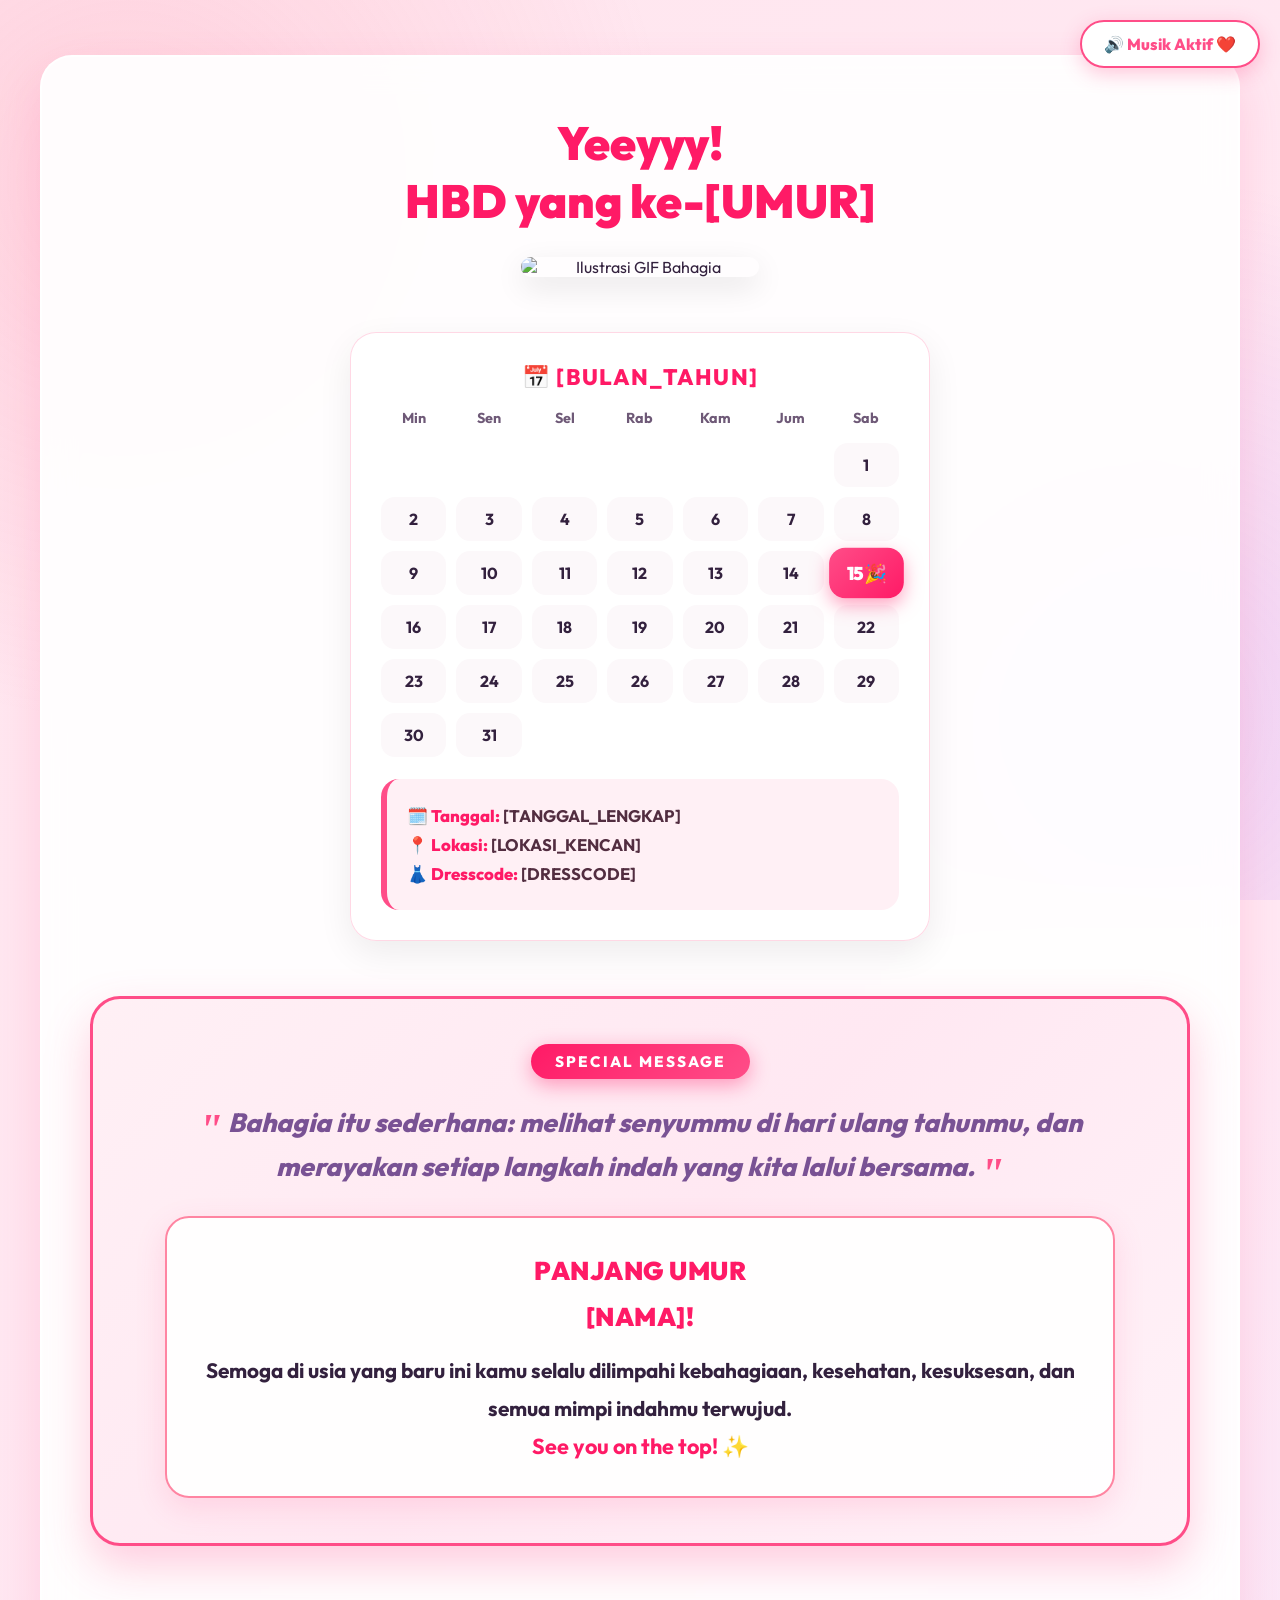
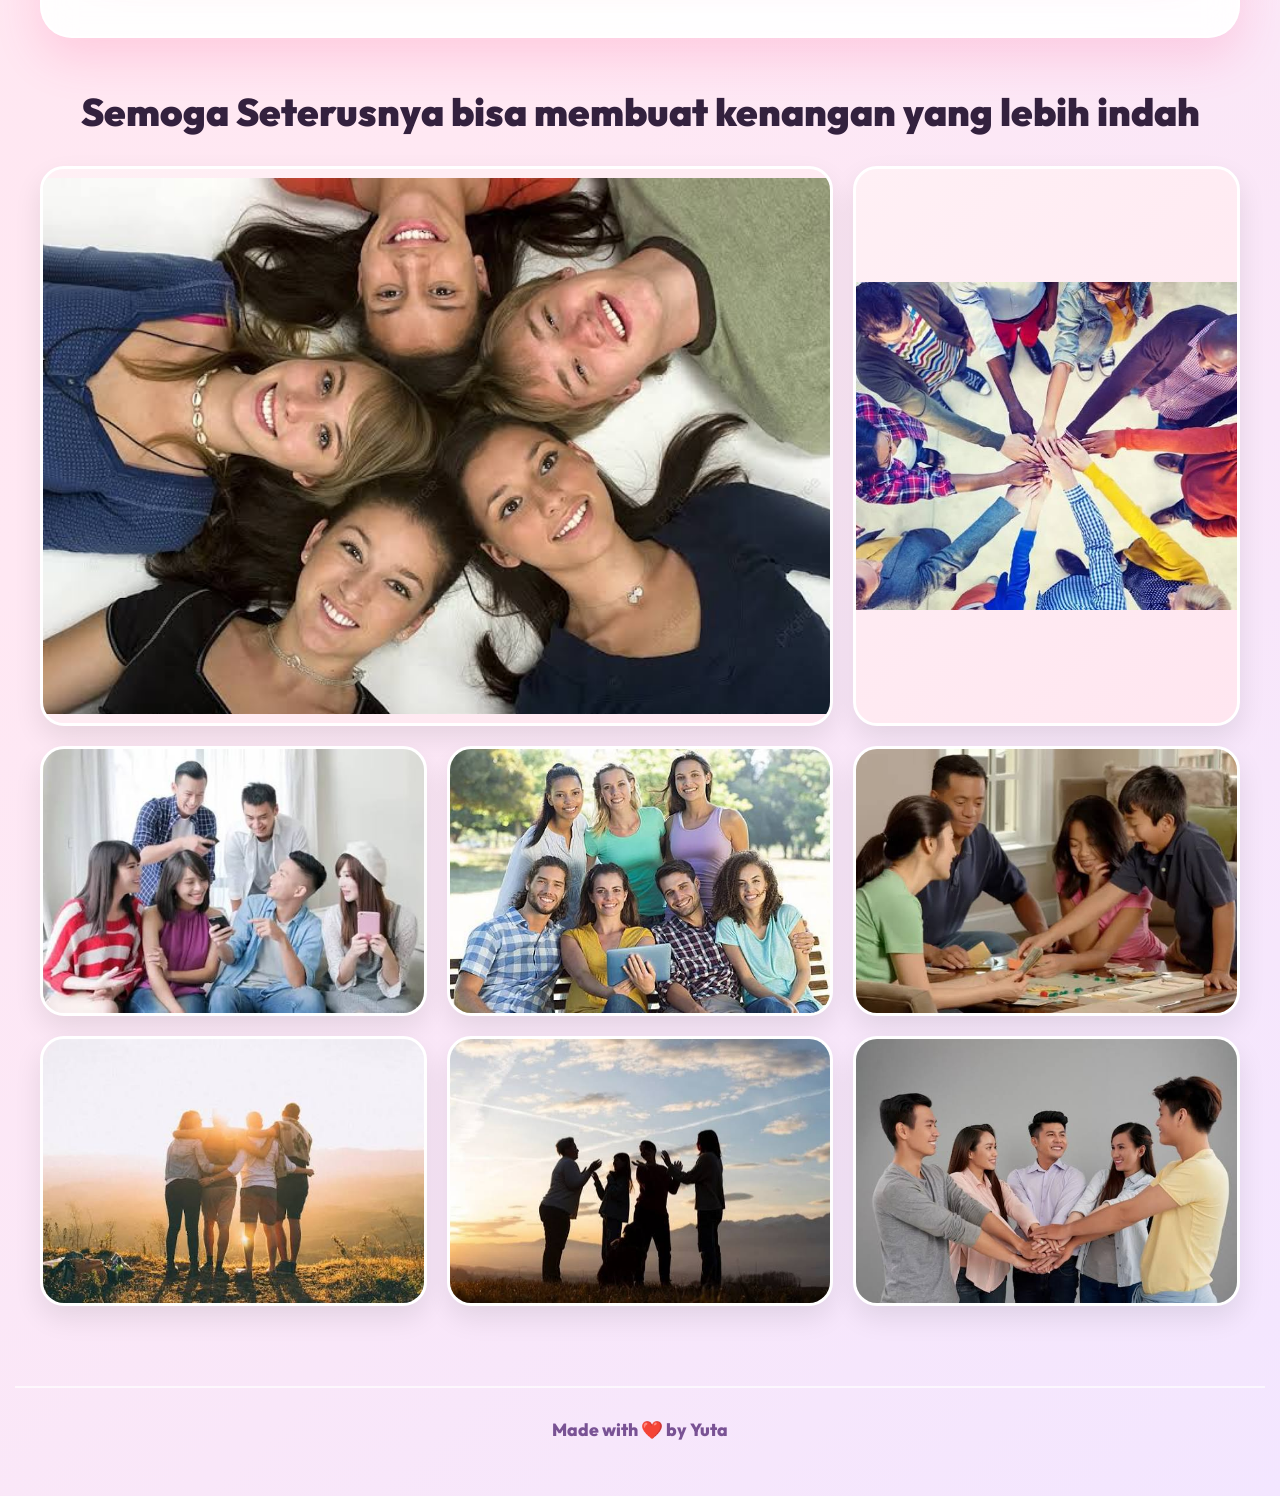
==== yes.html @ 6a3f537b "first commit" ====
<!DOCTYPE html>
<html lang="id">

<head>
    <meta charset="UTF-8">
    <meta name="viewport" content="width=device-width, initial-scale=1.0">
    <title>Yeeyyy! HBD yang ke-[UMUR]- [NAMA]</title>
    <!-- Google Fonts untuk tipografi modern dan estetis -->
    <link rel="preconnect" href="https://fonts.googleapis.com">
    <link rel="preconnect" href="https://fonts.gstatic.com" crossorigin>
    <link
        href="https://fonts.googleapis.com/css2?family=Outfit:wght@400;600;700;800;900&family=Nunito:wght@700;800;900&display=swap"
        rel="stylesheet">
    <link rel="stylesheet" href="style.css" />
</head>

<body>
    <!-- Latar belakang dekorasi cinta -->
    <div class="bg-decoration"></div>

    <div class="container">
        <!-- KARTU UTAMA PERAYAAN -->
        <div class="main-card" style="margin-top: 30px; margin-bottom: 25px;">
            <h1 class="yes-hero-title">Yeeyyy!<br>HBD yang ke-[UMUR]</h1>

            <div class="gif_container">
                <img src="https://media.tenor.com/gUiu1zyxfzYAAAAi/bear-kiss-bear-hugs.gif" alt="Ilustrasi GIF Bahagia"
                    class="hero-gif" referrerpolicy="no-referrer"
                    onerror="this.onerror=null; this.src='https://i.postimg.cc/wTDG30TB/yes.gif';" />
            </div>

            <!-- KALENDER SPESIAL 15 AGUSTUS 2026 -->
            <div class="calendar-card">
                <div class="calendar-header">📅 [BULAN_TAHUN]</div>
                <div class="calendar-grid">
                    <div class="day-name">Min</div>
                    <div class="day-name">Sen</div>
                    <div class="day-name">Sel</div>
                    <div class="day-name">Rab</div>
                    <div class="day-name">Kam</div>
                    <div class="day-name">Jum</div>
                    <div class="day-name">Sab</div>

                    <!-- Baris 1: 1 Agustus mulai dari hari Sabtu -->
                    <div class="cal-day empty"></div>
                    <div class="cal-day empty"></div>
                    <div class="cal-day empty"></div>
                    <div class="cal-day empty"></div>
                    <div class="cal-day empty"></div>
                    <div class="cal-day empty"></div>
                    <div class="cal-day">1</div>

                    <!-- Baris 2 -->
                    <div class="cal-day">2</div>
                    <div class="cal-day">3</div>
                    <div class="cal-day">4</div>
                    <div class="cal-day">5</div>
                    <div class="cal-day">6</div>
                    <div class="cal-day">7</div>
                    <div class="cal-day">8</div>

                    <!-- Baris 3 -->
                    <div class="cal-day">9</div>
                    <div class="cal-day">10</div>
                    <div class="cal-day">11</div>
                    <div class="cal-day">12</div>
                    <div class="cal-day">13</div>
                    <div class="cal-day">14</div>
                    <!-- TANGGAL SPESIAL KENCAN -->
                    <div class="cal-day special-date">15🎉</div>

                    <!-- Baris 4 -->
                    <div class="cal-day">16</div>
                    <div class="cal-day">17</div>
                    <div class="cal-day">18</div>
                    <div class="cal-day">19</div>
                    <div class="cal-day">20</div>
                    <div class="cal-day">21</div>
                    <div class="cal-day">22</div>

                    <!-- Baris 5 -->
                    <div class="cal-day">23</div>
                    <div class="cal-day">24</div>
                    <div class="cal-day">25</div>
                    <div class="cal-day">26</div>
                    <div class="cal-day">27</div>
                    <div class="cal-day">28</div>
                    <div class="cal-day">29</div>

                    <!-- Baris 6 -->
                    <div class="cal-day">30</div>
                    <div class="cal-day">31</div>
                    <div class="cal-day empty"></div>
                    <div class="cal-day empty"></div>
                    <div class="cal-day empty"></div>
                    <div class="cal-day empty"></div>
                    <div class="cal-day empty"></div>
                </div>

                <div class="event-details">
                    <p><span>🗓️ Tanggal:</span> [TANGGAL_LENGKAP]</p>
                    <p><span>📍 Lokasi:</span> [LOKASI_KENCAN]</p>
                    <p><span>👗 Dresscode:</span> [DRESSCODE]</p>
                </div>
            </div>

            <!-- QUOTES ROMANTIS & BIRTHDAY WISH (BIG & HIGHLIGHTED) -->
            <div class="quotes-card">
                <div class="quote-badge">SPECIAL MESSAGE</div>
                <div class="quote-text">
                    Bahagia itu sederhana: melihat senyummu di hari ulang tahunmu, dan merayakan setiap langkah indah
                    yang kita lalui bersama.
                </div>
                <div class="wish-text">
                    <span class="wish-highlight-name">Panjang Umur<br>[NAMA]!</span>
                    <p>Semoga di usia yang baru ini kamu selalu dilimpahi kebahagiaan, kesehatan, kesuksesan, dan semua
                        mimpi indahmu terwujud.<br>
                        <strong>See you on the top! ✨</strong>
                    </p>
                </div>
            </div>
        </div>

        <!-- BENTO GRID 3x3 SEIMBANG ("KENANGAN KITA" - 8 FOTO TANPA RUANG KOSONG) -->
        <h2 class="section-title" style="text-align: center;">Semoga Seterusnya bisa membuat kenangan yang lebih indah
        </h2>
        <div class="bento-grid">
            <!-- Foto Utama (span 2 kolom, span 2 baris agar tidak terpotong vertikal) -->
            <div class="bento-item bento-1">
                <img src="images/images-1.jpg" alt="Kenangan 1" />
            </div>
            <!-- Foto 2 (span 1 kolom, span 2 baris agar tidak terpotong vertikal) -->
            <div class="bento-item bento-2">
                <img src="images/images-2.jpg" alt="Kenangan 2" />
            </div>
            <!-- Foto 3 hingga 8 (masing-masing 1 kolom x 1 baris) -->
            <div class="bento-item bento-3">
                <img src="images/images-3.jpg" alt="Kenangan 3" />
            </div>
            <div class="bento-item bento-4">
                <img src="images/images-4.jpg" alt="Kenangan 4" />
            </div>
            <div class="bento-item bento-5">
                <img src="images/images-5.jpg" alt="Kenangan 5" />
            </div>
            <div class="bento-item bento-6">
                <img src="images/images-6.jpg" alt="Kenangan 6" />
            </div>
            <div class="bento-item bento-7">
                <img src="images/images-7.jpg" alt="Kenangan 7" />
            </div>
            <div class="bento-item bento-8">
                <img src="images/images-8.jpg" alt="Kenangan 8" />
            </div>
        </div>
    </div>

    <!-- FOOTER KHUSUS -->
    <footer class="footer-love">
        Made with <span>❤️</span> by Yuta
    </footer>

    <!-- Script utama (mengatur hujan balon hati, putar musik Nadhif Basalamah, dll.) -->
    <script src="script.js"></script>
</body>

</html>
---- style.css ----
/* =========================================================
   STYLE.CSS - MODERN ROMANTIC SURPRISE & DATING WEBSITE
   Made with ❤️ by Mahesta Ganteng
   (Wide Layout, Big Highlighted Quotes, Bento Grid 3x3 Seimbang)
========================================================= */

* {
    margin: 0;
    padding: 0;
    box-sizing: border-box;
}

:root {
    --primary-color: #ff4d88;
    --primary-hover: #ff2e73;
    --secondary-color: #795294;
    --accent-color: #ff85a2;
    --bg-gradient: linear-gradient(135deg, #ffe6ee 0%, #ffe8f3 50%, #f3e6ff 100%);
    --card-bg: rgba(255, 255, 255, 0.92);
    --card-shadow: 0 20px 45px rgba(255, 77, 136, 0.18);
    --text-main: #33213e;
    --text-muted: #6e5977;
}

body {
    font-family: 'Outfit', 'Nunito', -apple-system, BlinkMacSystemFont, sans-serif;
    background: var(--bg-gradient);
    color: var(--text-main);
    min-height: 100vh;
    display: flex;
    flex-direction: column;
    align-items: center;
    justify-content: flex-start;
    padding: 25px 15px;
    overflow-x: hidden;
    position: relative;
}

/* Latar Belakang & Dekorasi */
.bg-decoration {
    position: fixed;
    top: 0;
    left: 0;
    width: 100%;
    height: 100%;
    pointer-events: none;
    z-index: 0;
    background-image: 
        radial-gradient(circle at 10% 20%, rgba(255, 133, 162, 0.22) 0%, transparent 40%),
        radial-gradient(circle at 90% 80%, rgba(182, 133, 255, 0.22) 0%, transparent 40%);
}

/* 
  WIDE FULL-BLEED LAYOUT (Tampilan Lebar Tanpa Ruang Kosong Samping)
*/
.container {
    position: relative;
    z-index: 2;
    width: 96%;
    max-width: 1400px;
    display: flex;
    flex-direction: column;
    align-items: center;
    justify-content: center;
    margin: auto;
}

.main-card {
    background: var(--card-bg);
    backdrop-filter: blur(16px);
    -webkit-backdrop-filter: blur(16px);
    border: 2px solid rgba(255, 255, 255, 0.95);
    border-radius: 32px;
    padding: 45px 35px;
    box-shadow: var(--card-shadow);
    text-align: center;
    width: 100%;
    max-width: 1350px;
    display: flex;
    flex-direction: column;
    align-items: center;
}

/* Badge & Header */
.badge-love {
    display: inline-block;
    background: linear-gradient(135deg, #ff4d88, #ff85a2);
    color: white;
    font-size: 0.9rem;
    font-weight: 700;
    padding: 8px 22px;
    border-radius: 50px;
    margin-bottom: 18px;
    text-transform: uppercase;
    letter-spacing: 1.5px;
    box-shadow: 0 4px 15px rgba(255, 77, 136, 0.35);
}

.header_text {
    font-family: 'Outfit', 'Nunito', sans-serif;
    font-size: 2.5rem;
    font-weight: 800;
    line-height: 1.25;
    color: var(--text-main);
    margin-bottom: 15px;
}

.name-highlight {
    background: linear-gradient(135deg, #ff1a66, #9933ff);
    -webkit-background-clip: text;
    -webkit-text-fill-color: transparent;
    display: inline-block;
}

.question_text {
    font-size: 1.45rem;
    font-weight: 700;
    color: #c42664;
    margin-bottom: 25px;
}

/* GIF Container */
.gif_container {
    display: flex;
    justify-content: center;
    align-items: center;
    margin: 15px 0 30px 0;
}

.hero-gif {
    width: 280px;
    max-width: 85%;
    border-radius: 24px;
    box-shadow: 0 10px 30px rgba(0, 0, 0, 0.1);
}

/* Tombol-tombol Utama */
.buttons {
    display: flex;
    flex-direction: row;
    justify-content: center;
    align-items: center;
    gap: 25px;
    min-height: 65px;
    position: relative;
    width: 100%;
}

.btn {
    font-family: 'Outfit', sans-serif;
    font-weight: 700;
    font-size: 1.15rem;
    padding: 15px 42px;
    border: none;
    border-radius: 50px;
    cursor: pointer;
    transition: background-color 0.3s ease, transform 0.2s ease, box-shadow 0.3s ease;
    user-select: none;
    -webkit-tap-highlight-color: transparent;
}

.btn-yes {
    background: linear-gradient(135deg, #ff4d88, #ff1a66);
    color: white;
    box-shadow: 0 8px 25px rgba(255, 46, 115, 0.4);
    z-index: 10;
}

.btn-yes:hover {
    transform: scale(1.08);
    background: linear-gradient(135deg, #ff1a66, #e6004c);
    box-shadow: 0 12px 30px rgba(255, 46, 115, 0.55);
}

/* 
  Tombol #noButton bergerak halus (smooth gliding animation) saat di-hover/disentuh
*/
#noButton {
    background-color: #f1f2f6;
    color: #57606f;
    box-shadow: 0 4px 12px rgba(0, 0, 0, 0.08);
    position: relative;
    transition: left 0.35s cubic-bezier(0.34, 1.56, 0.64, 1), top 0.35s cubic-bezier(0.34, 1.56, 0.64, 1), background-color 0.2s ease, color 0.2s ease, transform 0.2s ease;
}

#noButton:hover {
    background-color: #dfe4ea;
    color: #2f3542;
}

/* =========================================================
   YES.HTML - HALAMAN PERAYAAN & KENANGAN KITA
========================================================= */

.yes-hero-title {
    font-size: 2.9rem;
    font-weight: 900;
    color: #ff1a66;
    margin: 12px 0;
}

/* Audio Player Floating Button */
.audio-toggle-btn {
    position: fixed;
    top: 20px;
    right: 20px;
    z-index: 1000;
    background: white;
    border: 2px solid #ff4d88;
    color: #ff4d88;
    border-radius: 50px;
    padding: 12px 22px;
    font-family: 'Outfit', sans-serif;
    font-weight: 800;
    font-size: 1rem;
    cursor: pointer;
    box-shadow: 0 6px 20px rgba(255, 77, 136, 0.3);
    display: flex;
    align-items: center;
    gap: 10px;
    transition: all 0.3s ease;
}

.audio-toggle-btn:hover {
    background: #ff4d88;
    color: white;
    transform: scale(1.06);
}

/* Kalender Spesial & Detail Acara */
.calendar-card {
    background: rgba(255, 255, 255, 0.96);
    border-radius: 26px;
    padding: 30px;
    margin: 25px 0;
    width: 100%;
    max-width: 580px;
    box-shadow: 0 12px 35px rgba(0, 0, 0, 0.07);
    border: 1px solid rgba(255, 77, 136, 0.22);
}

.calendar-header {
    font-size: 1.4rem;
    font-weight: 800;
    color: #ff1a66;
    margin-bottom: 18px;
    text-transform: uppercase;
    letter-spacing: 1.2px;
}

.calendar-grid {
    display: grid;
    grid-template-columns: repeat(7, 1fr);
    gap: 10px;
    text-align: center;
    margin-bottom: 22px;
}

.day-name {
    font-weight: 700;
    font-size: 0.9rem;
    color: var(--text-muted);
    padding-bottom: 6px;
}

.cal-day {
    padding: 12px 0;
    font-weight: 700;
    border-radius: 14px;
    font-size: 1rem;
    color: var(--text-main);
    background: #fcf8fa;
    transition: transform 0.2s ease;
}

.cal-day.empty {
    background: transparent;
}

.cal-day.special-date {
    background: linear-gradient(135deg, #ff4d88, #ff1a66);
    color: white;
    font-weight: 900;
    box-shadow: 0 6px 16px rgba(255, 77, 136, 0.5);
    transform: scale(1.15);
    position: relative;
    animation: pulseHeart 2s infinite;
}

@keyframes pulseHeart {
    0% { transform: scale(1.15); }
    50% { transform: scale(1.22); }
    100% { transform: scale(1.15); }
}

.event-details {
    background: #fff0f5;
    border-radius: 18px;
    padding: 18px 20px;
    text-align: left;
    border-left: 6px solid #ff4d88;
    margin-top: 18px;
}

.event-details p {
    margin: 8px 0;
    font-size: 1.05rem;
    font-weight: 700;
    color: #522d40;
}

.event-details span {
    font-weight: 800;
    color: #ff1a66;
}

/* =========================================================
   BIG & HIGHLIGHTED QUOTES & BIRTHDAY WISH
========================================================= */
.quotes-card {
    background: linear-gradient(135deg, #fff0f5 0%, #ffe8f2 50%, #fff2f8 100%);
    border-radius: 30px;
    padding: 45px 40px;
    margin: 30px 0 45px 0;
    width: 100%;
    max-width: 1100px;
    box-shadow: 0 20px 45px rgba(255, 77, 136, 0.28);
    border: 3px solid #ff4d88;
    position: relative;
    display: flex;
    flex-direction: column;
    align-items: center;
}

.quote-badge {
    background: linear-gradient(135deg, #ff1a66, #ff4d88);
    color: white;
    font-weight: 800;
    font-size: 0.95rem;
    padding: 8px 24px;
    border-radius: 50px;
    margin-bottom: 22px;
    letter-spacing: 2px;
    box-shadow: 0 6px 20px rgba(255, 26, 102, 0.4);
    text-transform: uppercase;
}

.quote-text {
    font-size: 1.65rem;
    font-weight: 800;
    font-style: italic;
    color: #795294;
    line-height: 1.65;
    margin-bottom: 28px;
    position: relative;
    padding: 0 25px;
    max-width: 950px;
}

.quote-text::before, .quote-text::after {
    content: '"';
    font-size: 2.8rem;
    color: #ff4d88;
    font-family: serif;
    line-height: 0;
    vertical-align: -12px;
}

.wish-text {
    width: 100%;
    max-width: 950px;
    font-size: 1.3rem;
    font-weight: 700;
    color: #33213e;
    line-height: 1.8;
    background: rgba(255, 255, 255, 0.95);
    border: 2px solid #ff85a2;
    padding: 30px 35px;
    border-radius: 24px;
    box-shadow: 0 10px 30px rgba(255, 77, 136, 0.15);
    text-align: center;
}

.wish-highlight-name {
    display: block;
    font-size: 1.6rem;
    font-weight: 900;
    color: #ff1a66;
    margin-bottom: 12px;
    text-transform: uppercase;
    letter-spacing: 0.5px;
}

.wish-text strong {
    color: #ff1a66;
    font-size: 1.35rem;
}

/* =========================================================
   BENTO GRID 3x3 SEIMBANG ("KENANGAN KITA" - 8 FOTO TANPA RUANG KOSONG)
========================================================= */
.section-title {
    font-size: 2.4rem;
    font-weight: 900;
    color: #33213e;
    margin: 25px 0 30px 0;
    display: flex;
    align-items: center;
    justify-content: center;
    gap: 12px;
}

/* 
  Bento Grid lebar (max-width: 1350px) dengan 3 kolom & 3 baris.
  grid-auto-flow: dense; menjamin 9 slot (3x3) terisi rapat 100% tanpa celah kosong.
*/
.bento-grid {
    display: grid;
    grid-template-columns: repeat(3, 1fr);
    grid-auto-rows: 270px;
    grid-auto-flow: dense;
    gap: 20px;
    width: 100%;
    max-width: 1350px;
    margin-bottom: 50px;
}

.bento-item {
    position: relative;
    border-radius: 24px;
    overflow: hidden;
    background: #f8f9fa;
    box-shadow: 0 12px 28px rgba(0, 0, 0, 0.09);
    transition: transform 0.3s ease, box-shadow 0.3s ease;
    border: 3px solid white;
}

.bento-item img {
    width: 100%;
    height: 100%;
    object-fit: cover;
    object-position: center;
    transition: transform 0.5s ease;
}

/* 
  Foto 1 dan 2 TIDAK TERPOTONG VERTIKAL (object-fit: contain dengan background lembut)
*/
.bento-1 img, .bento-2 img {
    object-fit: contain !important;
    background: linear-gradient(135deg, #fff0f5, #ffe6f0);
}

.bento-item:hover {
    transform: translateY(-6px);
    box-shadow: 0 20px 40px rgba(255, 77, 136, 0.3);
}

.bento-item:hover img {
    transform: scale(1.06);
}

/* 
  Proporsi Bento untuk 8 Foto (1 foto span 2x2 + 1 foto span 1x2 + 6 foto span 1x1 = persis 12 sel seimbang tanpa ruang kosong!)
*/
.bento-1 { grid-column: span 2; grid-row: span 2; }
.bento-2 { grid-column: span 1; grid-row: span 2; }
.bento-3 { grid-column: span 1; grid-row: span 1; }
.bento-4 { grid-column: span 1; grid-row: span 1; }
.bento-5 { grid-column: span 1; grid-row: span 1; }
.bento-6 { grid-column: span 1; grid-row: span 1; }
.bento-7 { grid-column: span 1; grid-row: span 1; }
.bento-8 { grid-column: span 1; grid-row: span 1; }

/* HUJAN BALON HATI (SMOOTH HEART BALLOONS) */
.heart-container {
    position: fixed;
    top: 0;
    left: 0;
    width: 100%;
    height: 100%;
    pointer-events: none;
    z-index: 999;
    overflow: hidden;
}

.heart-balloon {
    position: absolute;
    top: -60px;
    user-select: none;
    pointer-events: none;
    animation: floatDown linear infinite;
    filter: drop-shadow(0 4px 6px rgba(255, 77, 136, 0.35));
    will-change: transform;
}

@keyframes floatDown {
    0% {
        transform: translateY(-60px) translateX(0) rotate(0deg) scale(0.85);
        opacity: 0;
    }
    15% {
        opacity: 0.95;
    }
    50% {
        transform: translateY(50vh) translateX(35px) rotate(15deg) scale(1.05);
    }
    85% {
        opacity: 0.95;
    }
    100% {
        transform: translateY(105vh) translateX(-25px) rotate(-15deg) scale(0.9);
        opacity: 0;
    }
}

/* Footer Khusus */
.footer-love {
    width: 100%;
    text-align: center;
    padding: 30px 15px;
    margin-top: 30px;
    font-size: 1.1rem;
    font-weight: 800;
    color: #795294;
    border-top: 2px solid rgba(255, 255, 255, 0.7);
}

.footer-love span {
    color: #ff1a66;
}

/* RESPONSIVE BREAKPOINTS (SMARTPHONES & TABLETS - OPTIMASI MOBILE PENUH) */
@media (max-width: 992px) {
    .header_text {
        font-size: 2.1rem;
    }

    .yes-hero-title {
        font-size: 2.4rem;
    }

    .quote-text {
        font-size: 1.35rem;
    }

    .wish-text {
        font-size: 1.15rem;
        padding: 22px;
    }

    .bento-grid {
        grid-template-columns: repeat(2, 1fr);
        grid-auto-rows: 250px;
    }

    .bento-1 { grid-column: span 2; grid-row: span 2; }
    .bento-2 { grid-column: span 2; grid-row: span 2; }
    .bento-3 { grid-column: span 1; grid-row: span 1; }
    .bento-4 { grid-column: span 1; grid-row: span 1; }
    .bento-5 { grid-column: span 1; grid-row: span 1; }
    .bento-6 { grid-column: span 1; grid-row: span 1; }
    .bento-7 { grid-column: span 1; grid-row: span 1; }
    .bento-8 { grid-column: span 1; grid-row: span 1; }
}

@media (max-width: 600px) {
    .container {
        width: 99%;
    }

    .main-card {
        padding: 28px 16px;
        border-radius: 24px;
    }

    .header_text {
        font-size: 1.75rem;
        line-height: 1.3;
    }

    .question_text {
        font-size: 1.2rem;
        margin-bottom: 20px;
    }

    .yes-hero-title {
        font-size: 2.1rem;
    }

    .quote-text {
        font-size: 1.25rem;
        padding: 0 10px;
    }

    .wish-text {
        font-size: 1.05rem;
        padding: 20px 16px;
    }

    .wish-highlight-name {
        font-size: 1.3rem;
    }

    .buttons {
        gap: 15px;
        min-height: 70px;
    }

    .btn {
        padding: 14px 32px;
        font-size: 1.05rem;
    }

    /* Bento Grid 1 Kolom untuk HP agar semua foto jelas & besar tanpa terpotong */
    .bento-grid {
        grid-template-columns: 1fr;
        grid-auto-rows: minmax(280px, auto);
        gap: 16px;
    }

    .bento-1, .bento-2, .bento-3, .bento-4, .bento-5, .bento-6, .bento-7, .bento-8 {
        grid-column: span 1;
        grid-row: span 1;
    }

    .bento-1, .bento-2 {
        min-height: 340px;
    }

    .calendar-card {
        padding: 20px 15px;
    }

    .calendar-grid {
        gap: 4px;
    }

    .cal-day {
        padding: 10px 0;
        font-size: 0.9rem;
    }
}

@media (max-width: 400px) {
    .header_text {
        font-size: 1.55rem;
    }

    .yes-hero-title {
        font-size: 1.85rem;
    }

    .btn {
        padding: 12px 26px;
        font-size: 0.98rem;
    }
}
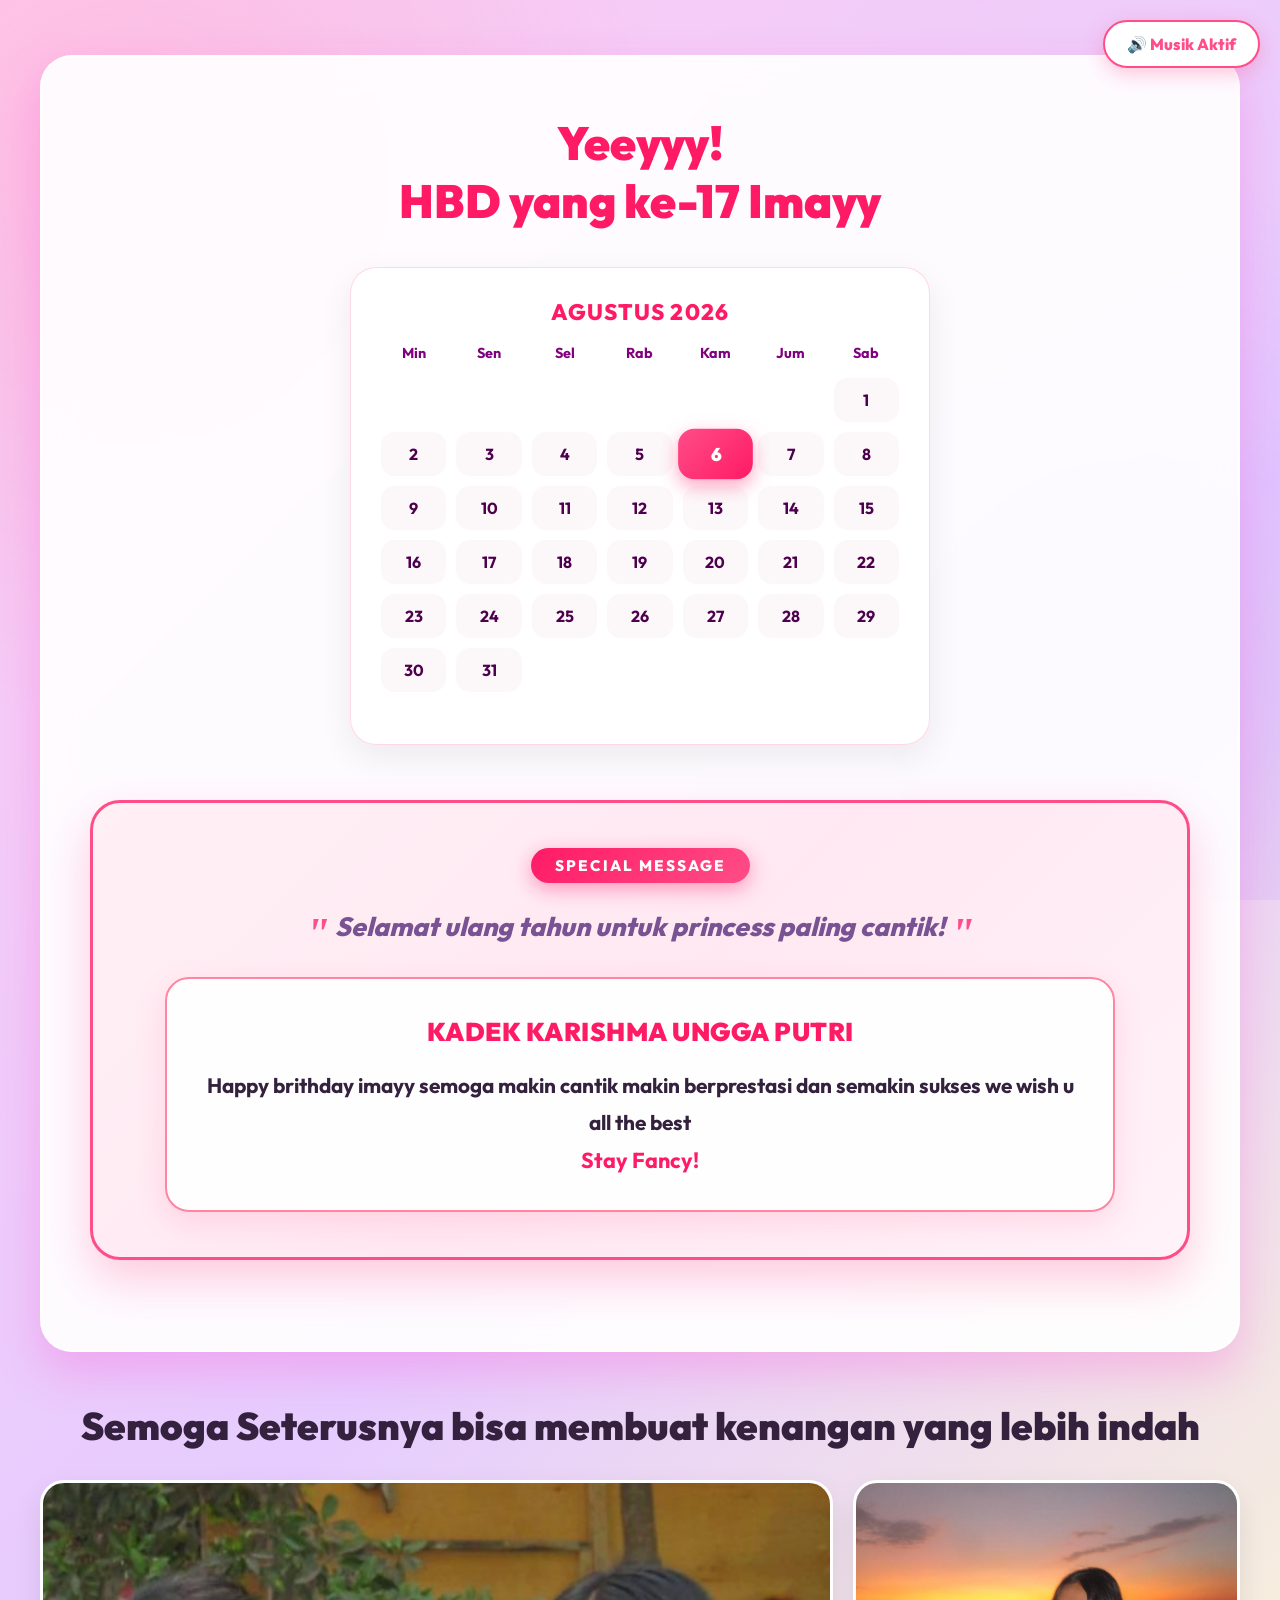
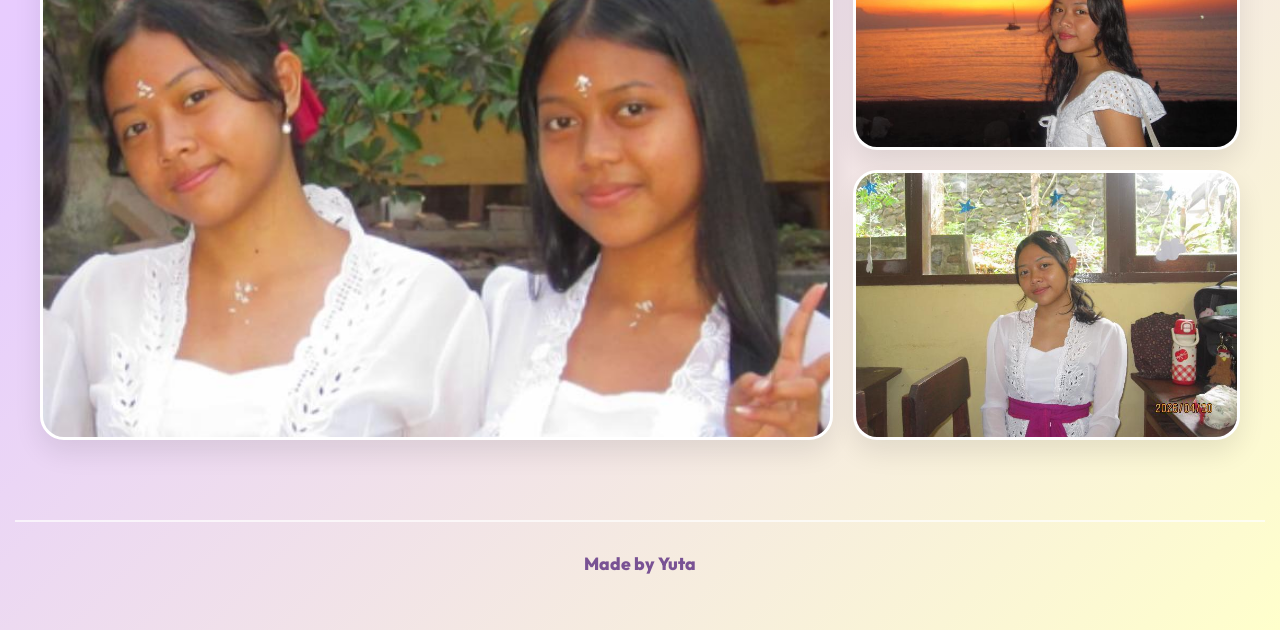
==== commit f45fe83c: "Add changes" ====
--- a/yes.html
+++ b/yes.html
@@ -4,7 +4,7 @@
 <head>
     <meta charset="UTF-8">
     <meta name="viewport" content="width=device-width, initial-scale=1.0">
-    <title>Yeeyyy! HBD yang ke-[UMUR]- [NAMA]</title>
+    <title>Yeeyyy! HBD yang ke-17 - Imayy</title>
     <!-- Google Fonts untuk tipografi modern dan estetis -->
     <link rel="preconnect" href="https://fonts.googleapis.com">
     <link rel="preconnect" href="https://fonts.gstatic.com" crossorigin>
@@ -21,17 +21,11 @@
     <div class="container">
         <!-- KARTU UTAMA PERAYAAN -->
         <div class="main-card" style="margin-top: 30px; margin-bottom: 25px;">
-            <h1 class="yes-hero-title">Yeeyyy!<br>HBD yang ke-[UMUR]</h1>
-
-            <div class="gif_container">
-                <img src="https://media.tenor.com/gUiu1zyxfzYAAAAi/bear-kiss-bear-hugs.gif" alt="Ilustrasi GIF Bahagia"
-                    class="hero-gif" referrerpolicy="no-referrer"
-                    onerror="this.onerror=null; this.src='https://i.postimg.cc/wTDG30TB/yes.gif';" />
-            </div>
+            <h1 class="yes-hero-title">Yeeyyy!<br>HBD yang ke-17 Imayy</h1>
 
             <!-- KALENDER SPESIAL 15 AGUSTUS 2026 -->
             <div class="calendar-card">
-                <div class="calendar-header">📅 [BULAN_TAHUN]</div>
+                <div class="calendar-header">Agustus 2026</div>
                 <div class="calendar-grid">
                     <div class="day-name">Min</div>
                     <div class="day-name">Sen</div>
@@ -55,7 +49,7 @@
                     <div class="cal-day">3</div>
                     <div class="cal-day">4</div>
                     <div class="cal-day">5</div>
-                    <div class="cal-day">6</div>
+                    <div class="cal-day special-date">6</div>
                     <div class="cal-day">7</div>
                     <div class="cal-day">8</div>
 
@@ -67,7 +61,7 @@
                     <div class="cal-day">13</div>
                     <div class="cal-day">14</div>
                     <!-- TANGGAL SPESIAL KENCAN -->
-                    <div class="cal-day special-date">15🎉</div>
+                    <div class="cal-day">15</div>
 
                     <!-- Baris 4 -->
                     <div class="cal-day">16</div>
@@ -96,26 +90,19 @@
                     <div class="cal-day empty"></div>
                     <div class="cal-day empty"></div>
                 </div>
-
-                <div class="event-details">
-                    <p><span>🗓️ Tanggal:</span> [TANGGAL_LENGKAP]</p>
-                    <p><span>📍 Lokasi:</span> [LOKASI_KENCAN]</p>
-                    <p><span>👗 Dresscode:</span> [DRESSCODE]</p>
-                </div>
             </div>
 
             <!-- QUOTES ROMANTIS & BIRTHDAY WISH (BIG & HIGHLIGHTED) -->
             <div class="quotes-card">
                 <div class="quote-badge">SPECIAL MESSAGE</div>
                 <div class="quote-text">
-                    Bahagia itu sederhana: melihat senyummu di hari ulang tahunmu, dan merayakan setiap langkah indah
-                    yang kita lalui bersama.
+                    Selamat ulang tahun untuk princess paling cantik!
                 </div>
                 <div class="wish-text">
-                    <span class="wish-highlight-name">Panjang Umur<br>[NAMA]!</span>
-                    <p>Semoga di usia yang baru ini kamu selalu dilimpahi kebahagiaan, kesehatan, kesuksesan, dan semua
-                        mimpi indahmu terwujud.<br>
-                        <strong>See you on the top! ✨</strong>
+                    <span class="wish-highlight-name">Kadek karishma Ungga Putri</span>
+                    <p>Happy brithday imayy semoga makin cantik makin berprestasi dan semakin sukses we wish u all the
+                        best<br>
+                        <strong>Stay Fancy!</strong>
                     </p>
                 </div>
             </div>
@@ -125,39 +112,21 @@
         <h2 class="section-title" style="text-align: center;">Semoga Seterusnya bisa membuat kenangan yang lebih indah
         </h2>
         <div class="bento-grid">
-            <!-- Foto Utama (span 2 kolom, span 2 baris agar tidak terpotong vertikal) -->
             <div class="bento-item bento-1">
-                <img src="images/images-1.jpg" alt="Kenangan 1" />
+                <img src="images/image-9.jpeg" alt="Imayy 1" />
             </div>
-            <!-- Foto 2 (span 1 kolom, span 2 baris agar tidak terpotong vertikal) -->
             <div class="bento-item bento-2">
-                <img src="images/images-2.jpg" alt="Kenangan 2" />
+                <img src="images/image-10.jpeg" alt="Imayy 2" />
             </div>
-            <!-- Foto 3 hingga 8 (masing-masing 1 kolom x 1 baris) -->
             <div class="bento-item bento-3">
-                <img src="images/images-3.jpg" alt="Kenangan 3" />
-            </div>
-            <div class="bento-item bento-4">
-                <img src="images/images-4.jpg" alt="Kenangan 4" />
-            </div>
-            <div class="bento-item bento-5">
-                <img src="images/images-5.jpg" alt="Kenangan 5" />
-            </div>
-            <div class="bento-item bento-6">
-                <img src="images/images-6.jpg" alt="Kenangan 6" />
-            </div>
-            <div class="bento-item bento-7">
-                <img src="images/images-7.jpg" alt="Kenangan 7" />
-            </div>
-            <div class="bento-item bento-8">
-                <img src="images/images-8.jpg" alt="Kenangan 8" />
+                <img src="images/image-11.jpeg" alt="Imayy 3" />
             </div>
         </div>
     </div>
 
     <!-- FOOTER KHUSUS -->
     <footer class="footer-love">
-        Made with <span>❤️</span> by Yuta
+        Made by Yuta
     </footer>
 
     <!-- Script utama (mengatur hujan balon hati, putar musik Nadhif Basalamah, dll.) -->
--- a/style.css
+++ b/style.css
@@ -11,15 +11,15 @@
 }
 
 :root {
-    --primary-color: #ff4d88;
-    --primary-hover: #ff2e73;
-    --secondary-color: #795294;
-    --accent-color: #ff85a2;
-    --bg-gradient: linear-gradient(135deg, #ffe6ee 0%, #ffe8f3 50%, #f3e6ff 100%);
+    --primary-color: #ff33cc;
+    --primary-hover: #e600ac;
+    --secondary-color: #9933ff;
+    --accent-color: #ffd700;
+    --bg-gradient: linear-gradient(135deg, #ffccf2 0%, #e6ccff 50%, #ffffcc 100%);
     --card-bg: rgba(255, 255, 255, 0.92);
-    --card-shadow: 0 20px 45px rgba(255, 77, 136, 0.18);
-    --text-main: #33213e;
-    --text-muted: #6e5977;
+    --card-shadow: 0 20px 45px rgba(255, 51, 204, 0.25);
+    --text-main: #4d004d;
+    --text-muted: #800080;
 }
 
 body {
@@ -45,7 +45,7 @@
     height: 100%;
     pointer-events: none;
     z-index: 0;
-    background-image: 
+    background-image:
         radial-gradient(circle at 10% 20%, rgba(255, 133, 162, 0.22) 0%, transparent 40%),
         radial-gradient(circle at 90% 80%, rgba(182, 133, 255, 0.22) 0%, transparent 40%);
 }
@@ -288,9 +288,17 @@
 }
 
 @keyframes pulseHeart {
-    0% { transform: scale(1.15); }
-    50% { transform: scale(1.22); }
-    100% { transform: scale(1.15); }
+    0% {
+        transform: scale(1.15);
+    }
+
+    50% {
+        transform: scale(1.22);
+    }
+
+    100% {
+        transform: scale(1.15);
+    }
 }
 
 .event-details {
@@ -357,7 +365,8 @@
     max-width: 950px;
 }
 
-.quote-text::before, .quote-text::after {
+.quote-text::before,
+.quote-text::after {
     content: '"';
     font-size: 2.8rem;
     color: #ff4d88;
@@ -443,13 +452,7 @@
     transition: transform 0.5s ease;
 }
 
-/* 
-  Foto 1 dan 2 TIDAK TERPOTONG VERTIKAL (object-fit: contain dengan background lembut)
-*/
-.bento-1 img, .bento-2 img {
-    object-fit: contain !important;
-    background: linear-gradient(135deg, #fff0f5, #ffe6f0);
-}
+
 
 .bento-item:hover {
     transform: translateY(-6px);
@@ -461,16 +464,22 @@
 }
 
 /* 
-  Proporsi Bento untuk 8 Foto (1 foto span 2x2 + 1 foto span 1x2 + 6 foto span 1x1 = persis 12 sel seimbang tanpa ruang kosong!)
+  Proporsi Bento untuk 3 Foto
 */
-.bento-1 { grid-column: span 2; grid-row: span 2; }
-.bento-2 { grid-column: span 1; grid-row: span 2; }
-.bento-3 { grid-column: span 1; grid-row: span 1; }
-.bento-4 { grid-column: span 1; grid-row: span 1; }
-.bento-5 { grid-column: span 1; grid-row: span 1; }
-.bento-6 { grid-column: span 1; grid-row: span 1; }
-.bento-7 { grid-column: span 1; grid-row: span 1; }
-.bento-8 { grid-column: span 1; grid-row: span 1; }
+.bento-1 {
+    grid-column: span 2;
+    grid-row: span 2;
+}
+
+.bento-2 {
+    grid-column: span 1;
+    grid-row: span 1;
+}
+
+.bento-3 {
+    grid-column: span 1;
+    grid-row: span 1;
+}
 
 /* HUJAN BALON HATI (SMOOTH HEART BALLOONS) */
 .heart-container {
@@ -499,15 +508,19 @@
         transform: translateY(-60px) translateX(0) rotate(0deg) scale(0.85);
         opacity: 0;
     }
+
     15% {
         opacity: 0.95;
     }
+
     50% {
         transform: translateY(50vh) translateX(35px) rotate(15deg) scale(1.05);
     }
+
     85% {
         opacity: 0.95;
     }
+
     100% {
         transform: translateY(105vh) translateX(-25px) rotate(-15deg) scale(0.9);
         opacity: 0;
@@ -554,14 +567,20 @@
         grid-auto-rows: 250px;
     }
 
-    .bento-1 { grid-column: span 2; grid-row: span 2; }
-    .bento-2 { grid-column: span 2; grid-row: span 2; }
-    .bento-3 { grid-column: span 1; grid-row: span 1; }
-    .bento-4 { grid-column: span 1; grid-row: span 1; }
-    .bento-5 { grid-column: span 1; grid-row: span 1; }
-    .bento-6 { grid-column: span 1; grid-row: span 1; }
-    .bento-7 { grid-column: span 1; grid-row: span 1; }
-    .bento-8 { grid-column: span 1; grid-row: span 1; }
+    .bento-1 {
+        grid-column: span 2;
+        grid-row: span 2;
+    }
+
+    .bento-2 {
+        grid-column: span 1;
+        grid-row: span 1;
+    }
+
+    .bento-3 {
+        grid-column: span 1;
+        grid-row: span 1;
+    }
 }
 
 @media (max-width: 600px) {
@@ -619,12 +638,15 @@
         gap: 16px;
     }
 
-    .bento-1, .bento-2, .bento-3, .bento-4, .bento-5, .bento-6, .bento-7, .bento-8 {
+    .bento-1,
+    .bento-2,
+    .bento-3 {
         grid-column: span 1;
         grid-row: span 1;
     }
 
-    .bento-1, .bento-2 {
+    .bento-1,
+    .bento-2 {
         min-height: 340px;
     }
 
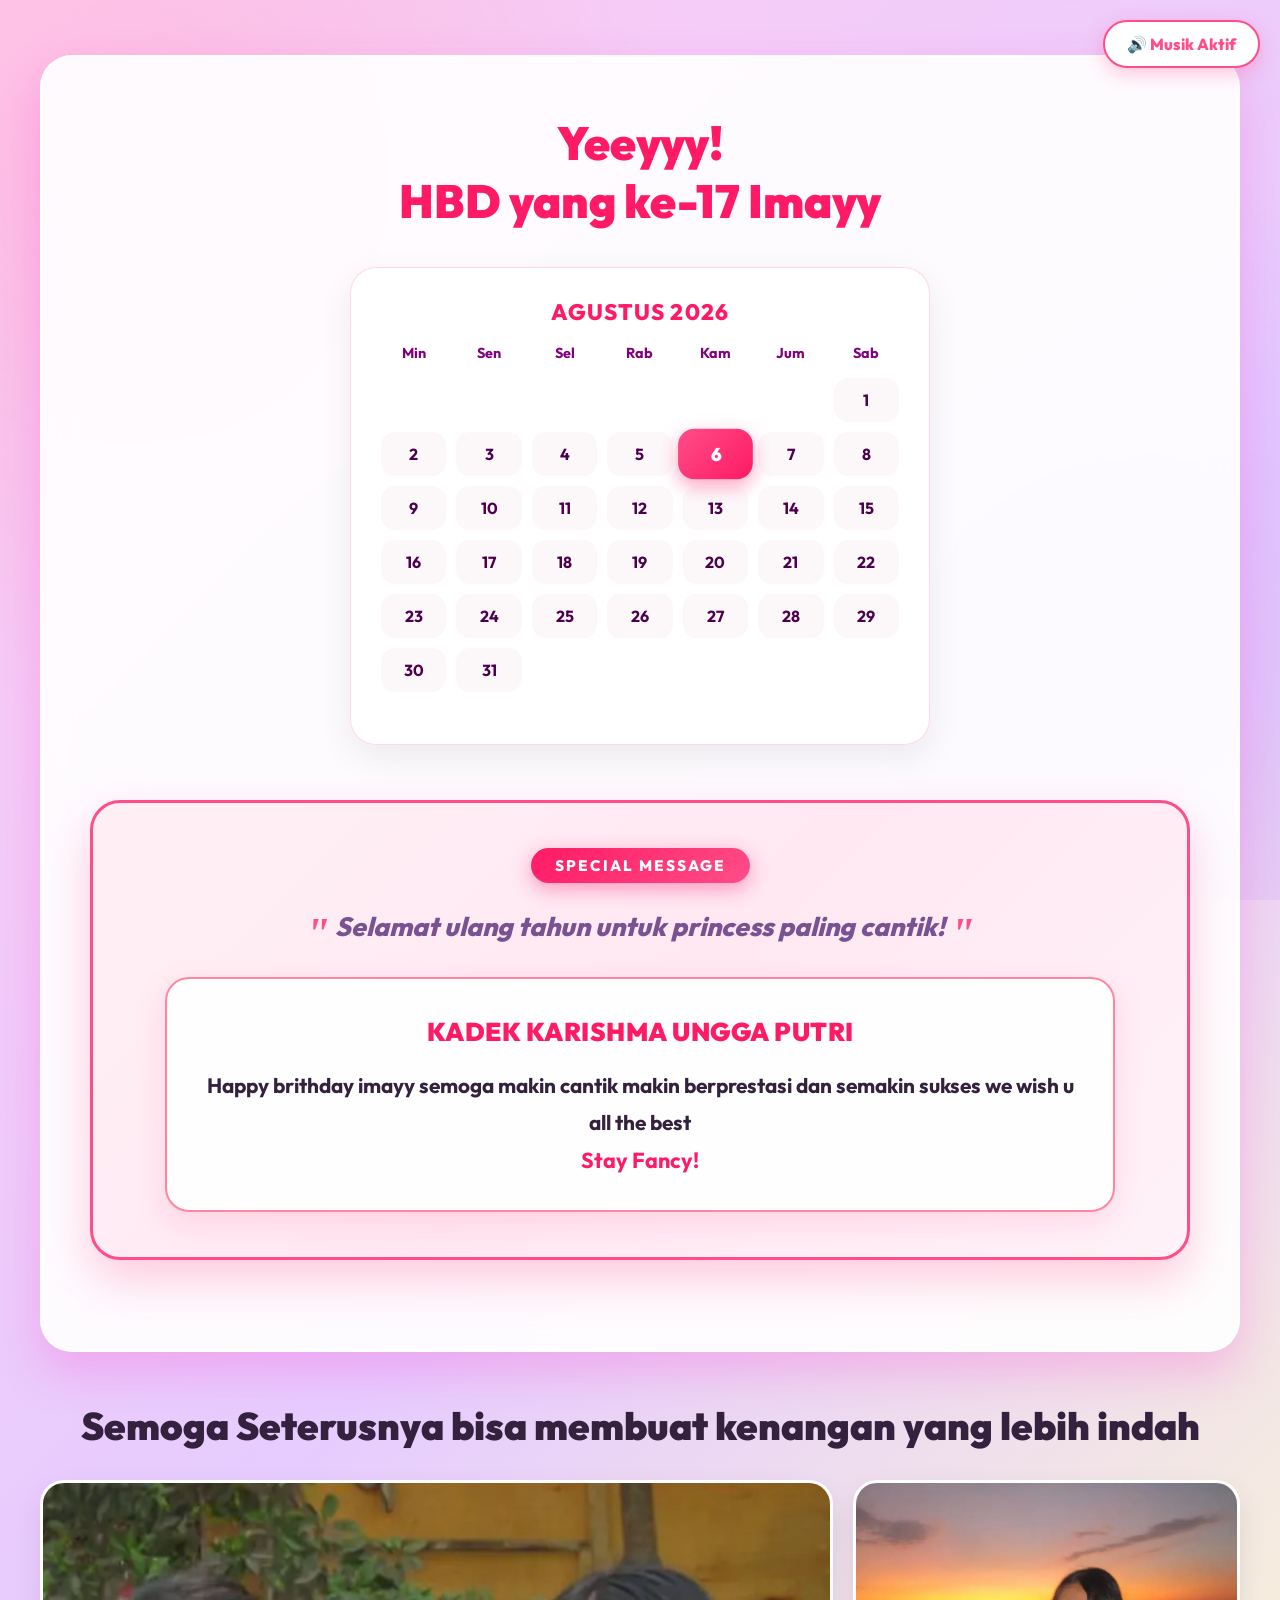
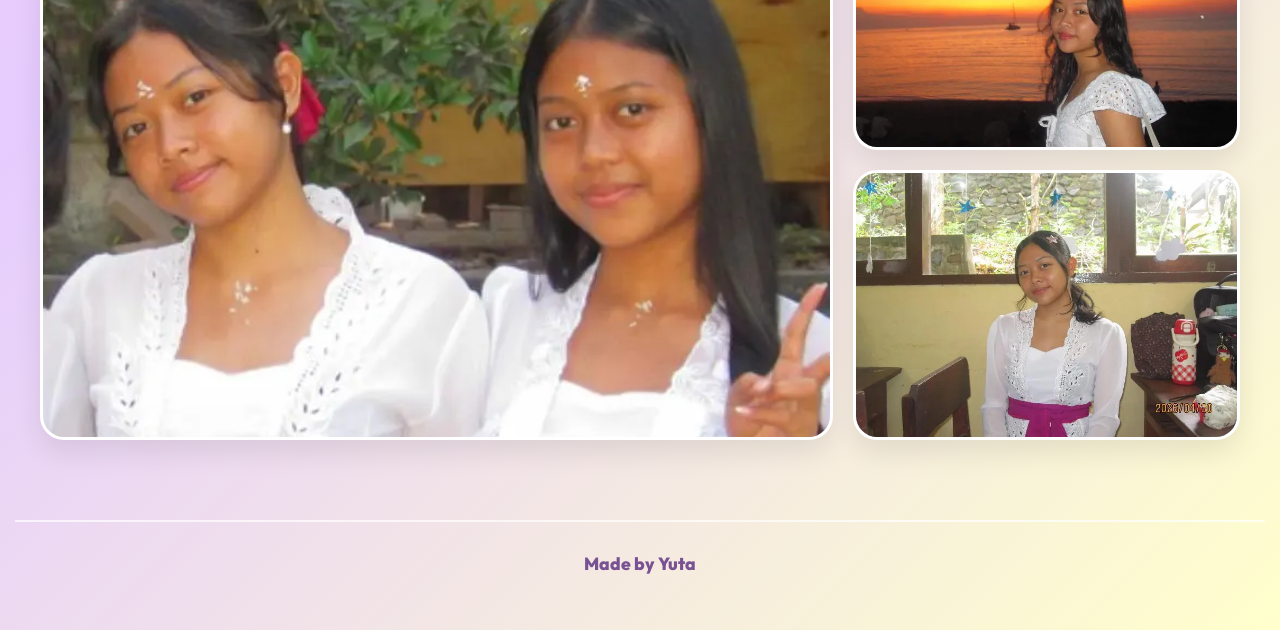
==== commit 1e392b23: "Add changes" ====
--- a/yes.html
+++ b/yes.html
@@ -113,13 +113,13 @@
         </h2>
         <div class="bento-grid">
             <div class="bento-item bento-1">
-                <img src="images/image-9.jpeg" alt="Imayy 1" />
+                <img src="images/image-9.webp" alt="Imayy 1" />
             </div>
             <div class="bento-item bento-2">
-                <img src="images/image-10.jpeg" alt="Imayy 2" />
+                <img src="images/image-10.webp" alt="Imayy 2" />
             </div>
             <div class="bento-item bento-3">
-                <img src="images/image-11.jpeg" alt="Imayy 3" />
+                <img src="images/image-11.webp" alt="Imayy 3" />
             </div>
         </div>
     </div>
--- a/style.css
+++ b/style.css
@@ -108,6 +108,7 @@
 .name-highlight {
     background: linear-gradient(135deg, #ff1a66, #9933ff);
     -webkit-background-clip: text;
+    background-clip: text;
     -webkit-text-fill-color: transparent;
     display: inline-block;
 }
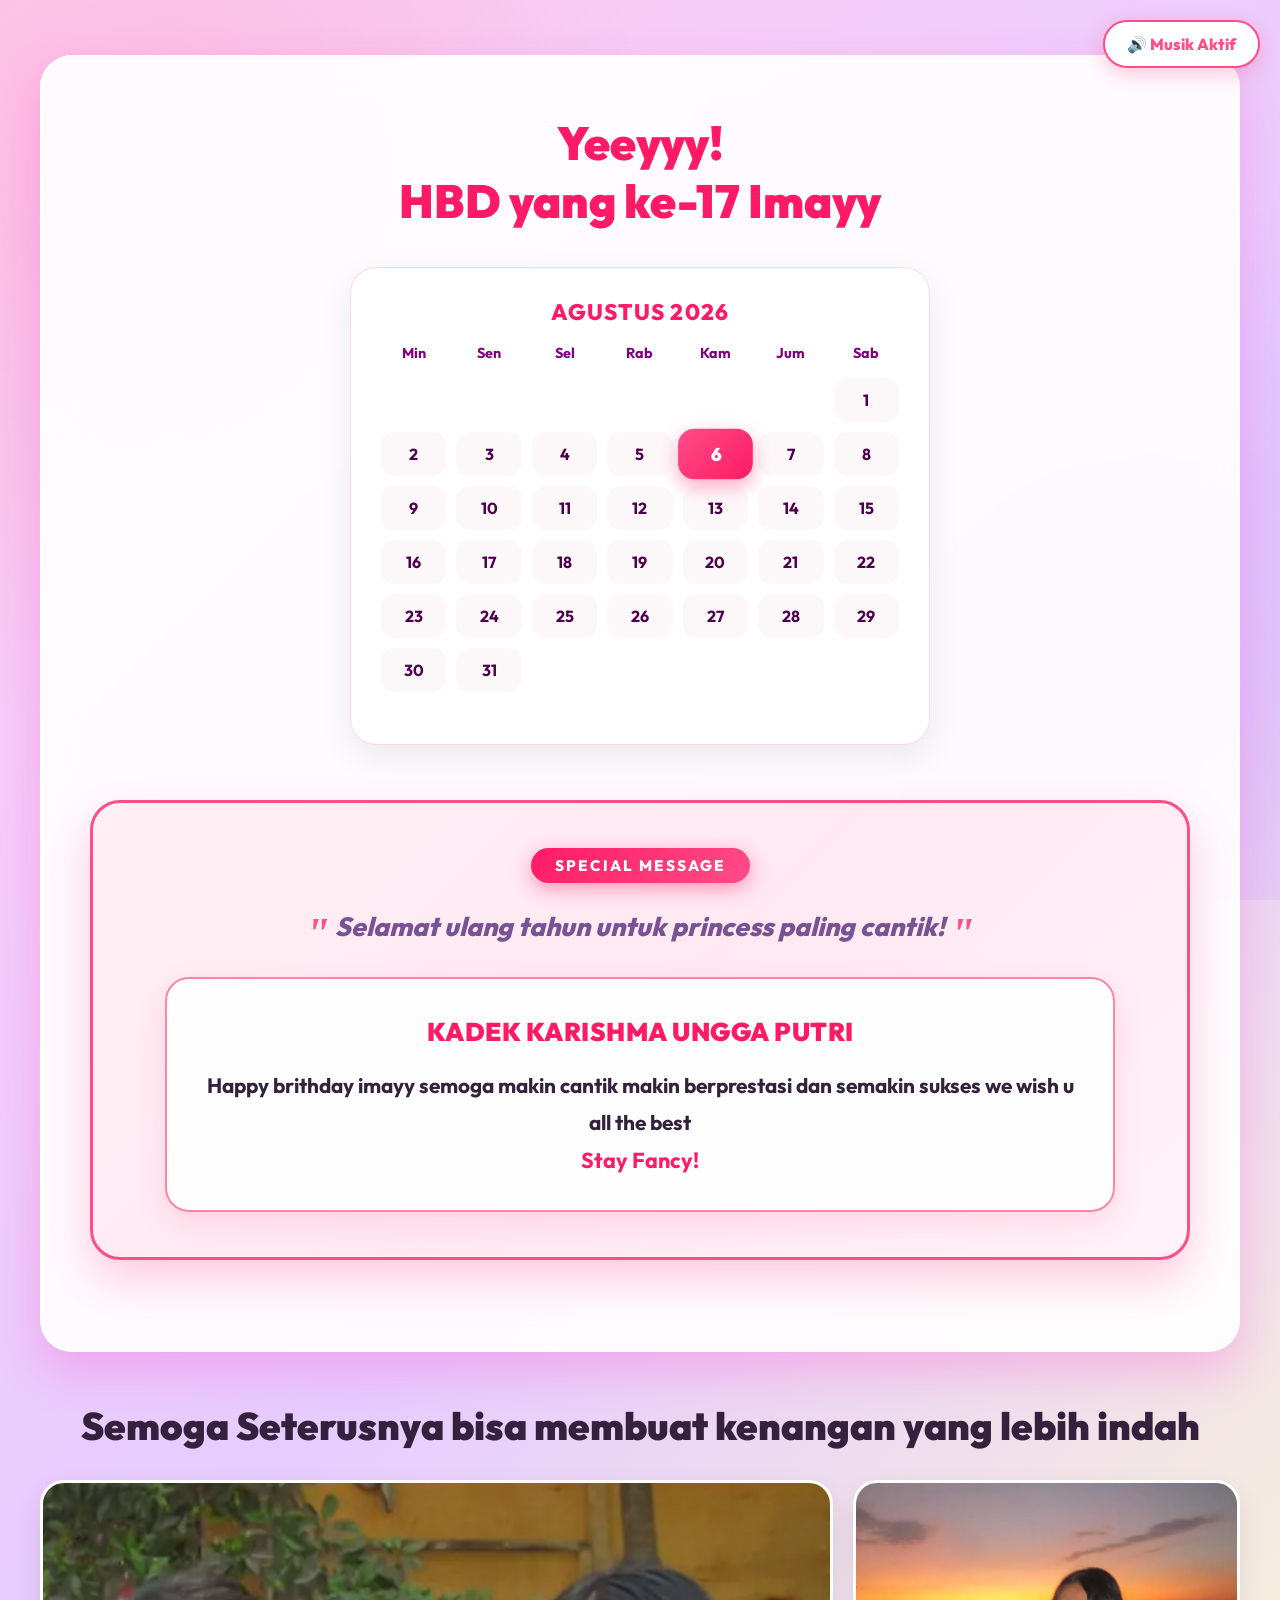
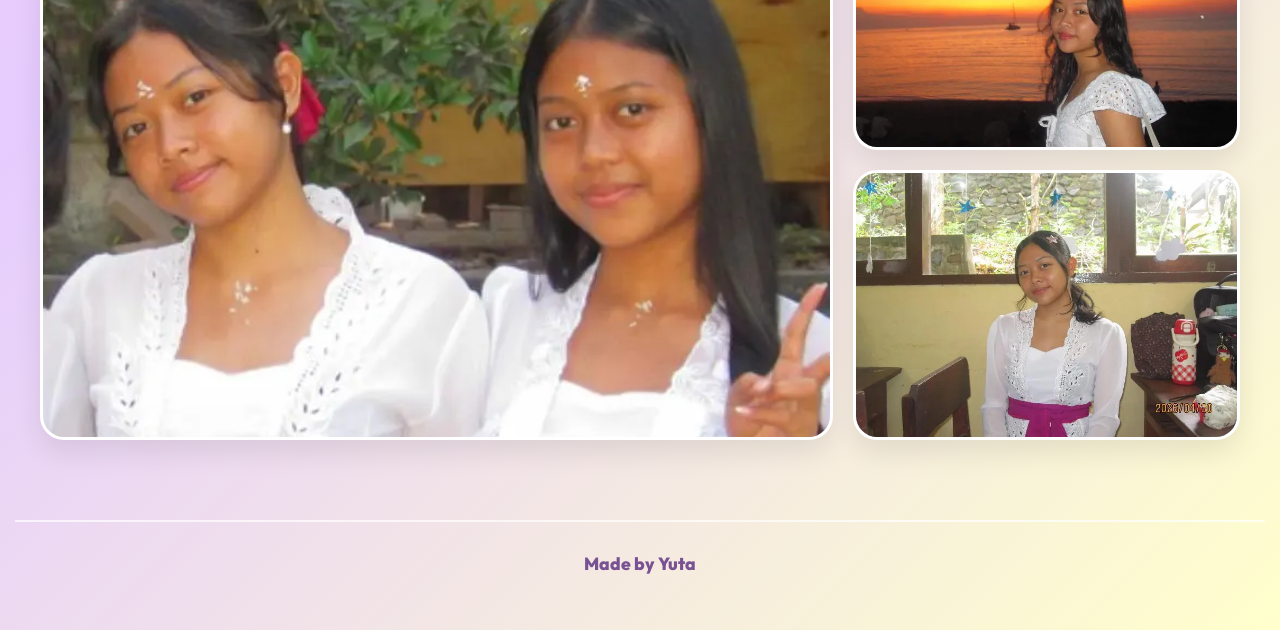
==== commit 8356ac34: "trigger deploy" ====
--- a/yes.html
+++ b/yes.html
@@ -4,7 +4,7 @@
 <head>
     <meta charset="UTF-8">
     <meta name="viewport" content="width=device-width, initial-scale=1.0">
-    <title>Yeeyyy! HBD yang ke-17 - Imayy</title>
+    <title>HBD yang ke-17 - Imayy</title>
     <!-- Google Fonts untuk tipografi modern dan estetis -->
     <link rel="preconnect" href="https://fonts.googleapis.com">
     <link rel="preconnect" href="https://fonts.gstatic.com" crossorigin>
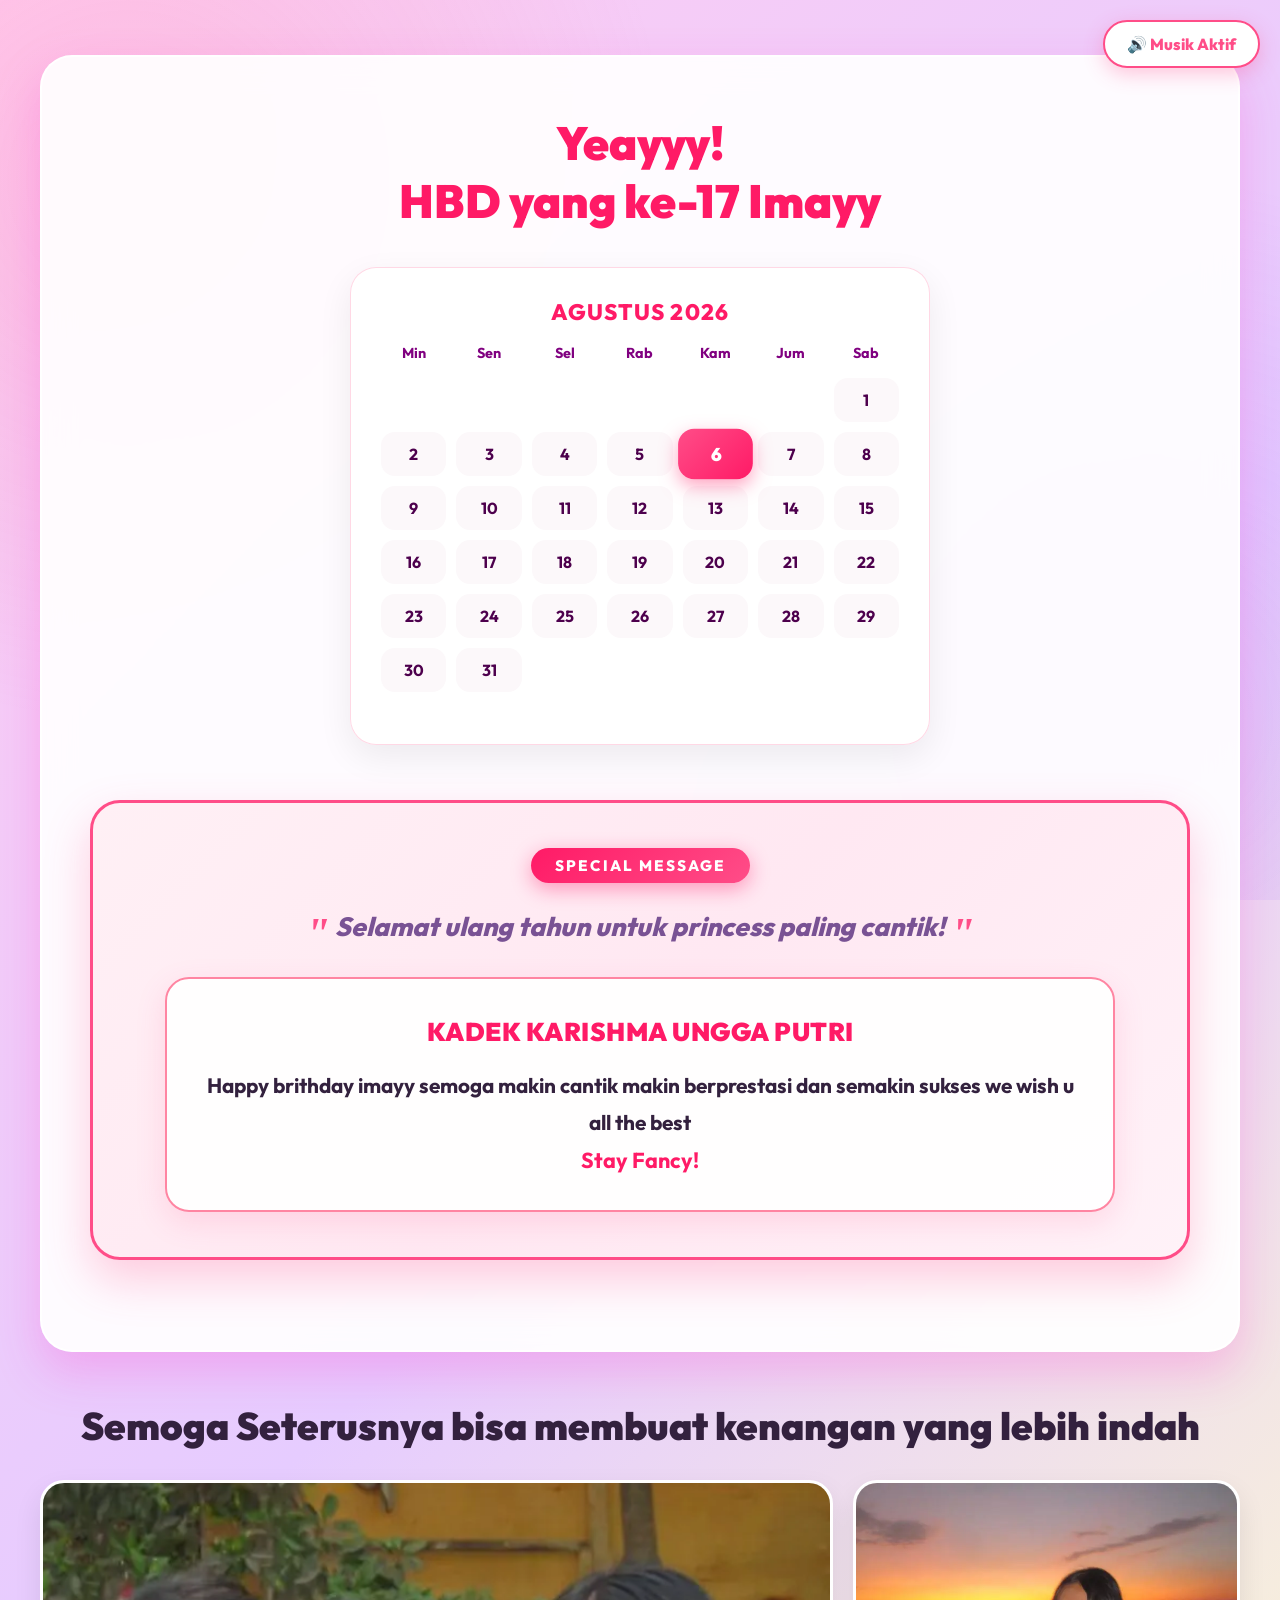
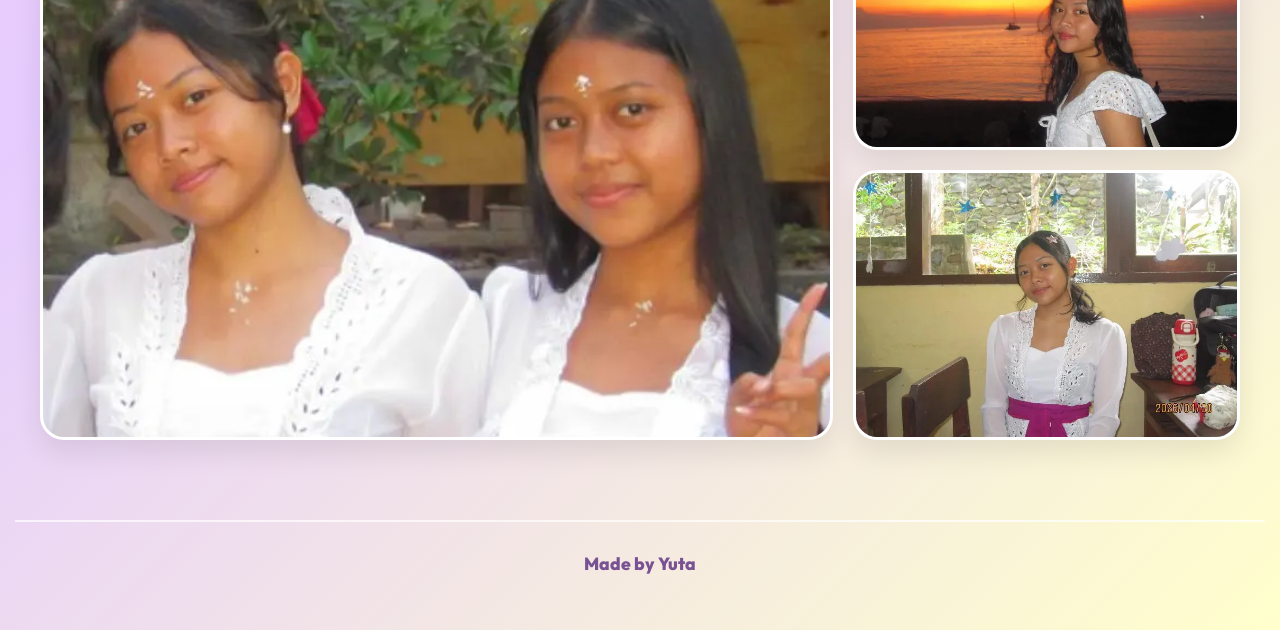
==== commit cdd82d01: "trigger deploy" ====
--- a/yes.html
+++ b/yes.html
@@ -21,7 +21,7 @@
     <div class="container">
         <!-- KARTU UTAMA PERAYAAN -->
         <div class="main-card" style="margin-top: 30px; margin-bottom: 25px;">
-            <h1 class="yes-hero-title">Yeeyyy!<br>HBD yang ke-17 Imayy</h1>
+            <h1 class="yes-hero-title">Yeayyy!<br>HBD yang ke-17 Imayy</h1>
 
             <!-- KALENDER SPESIAL 15 AGUSTUS 2026 -->
             <div class="calendar-card">
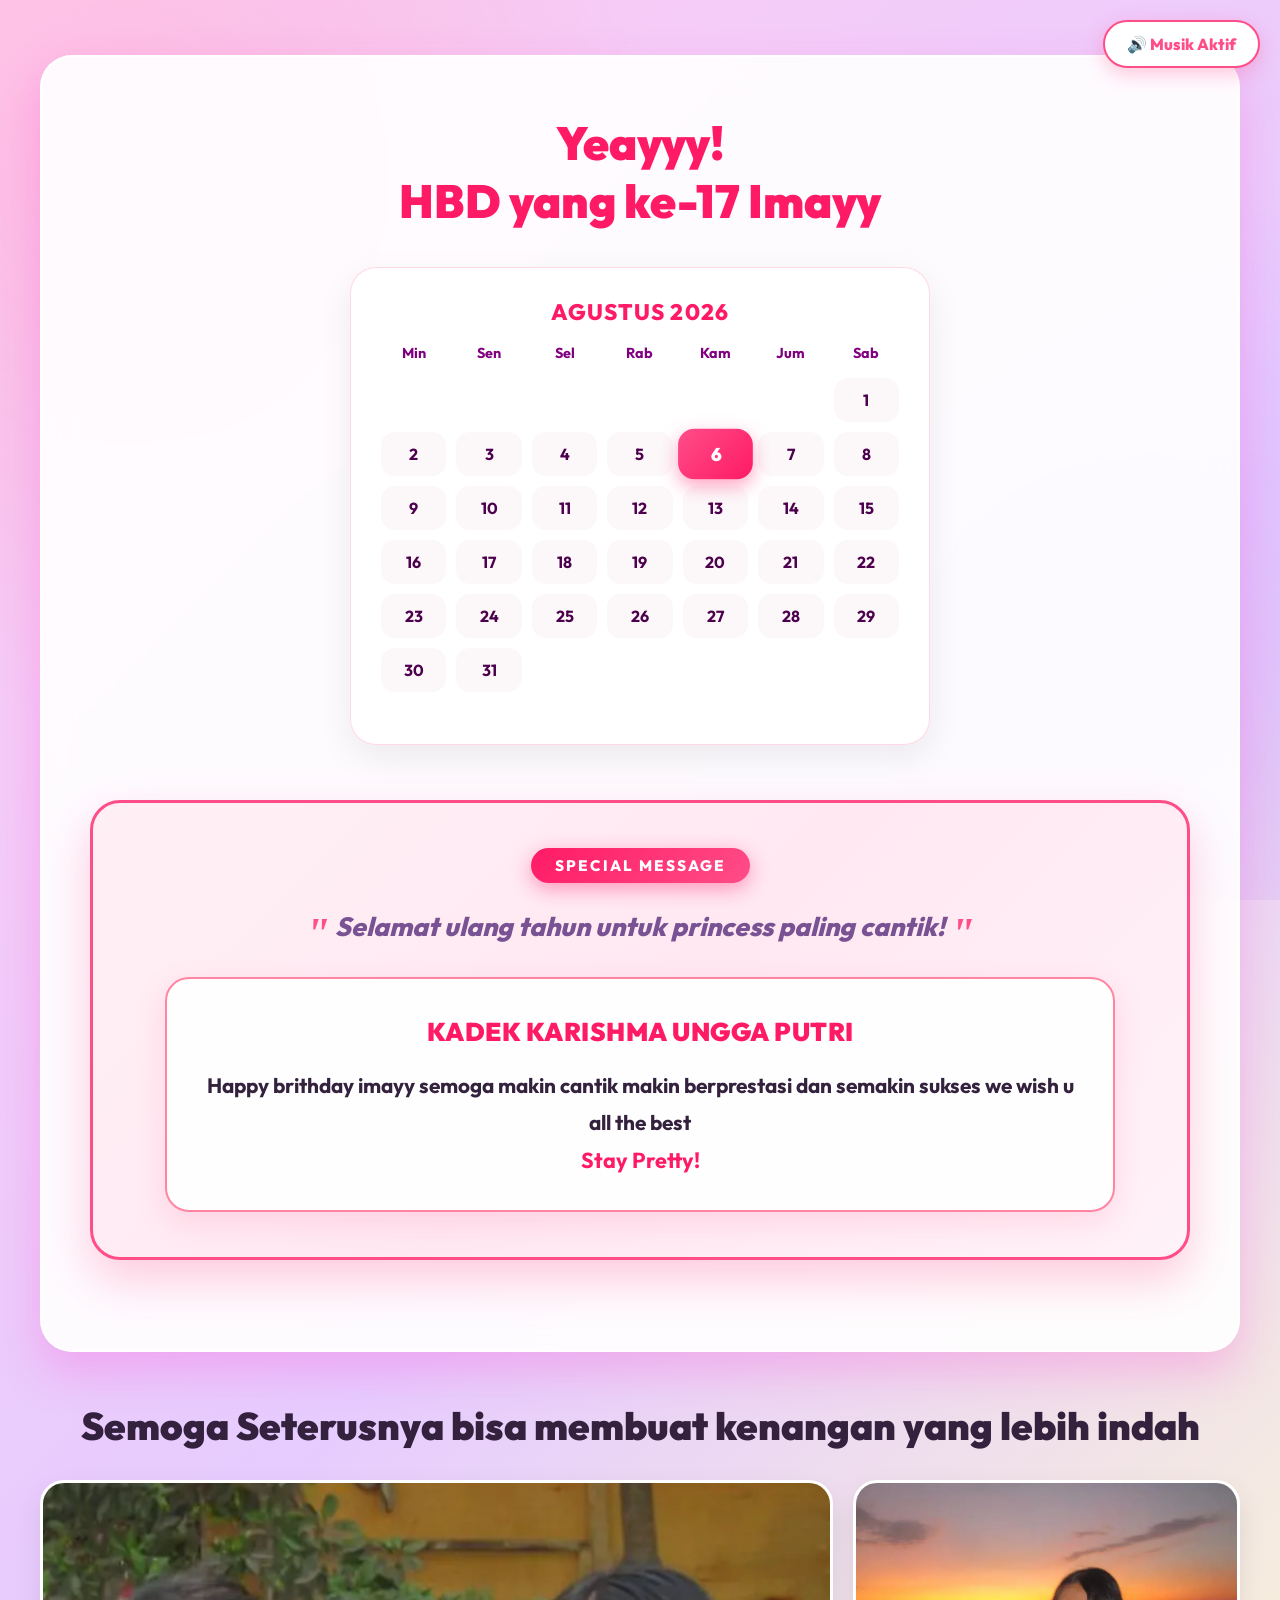
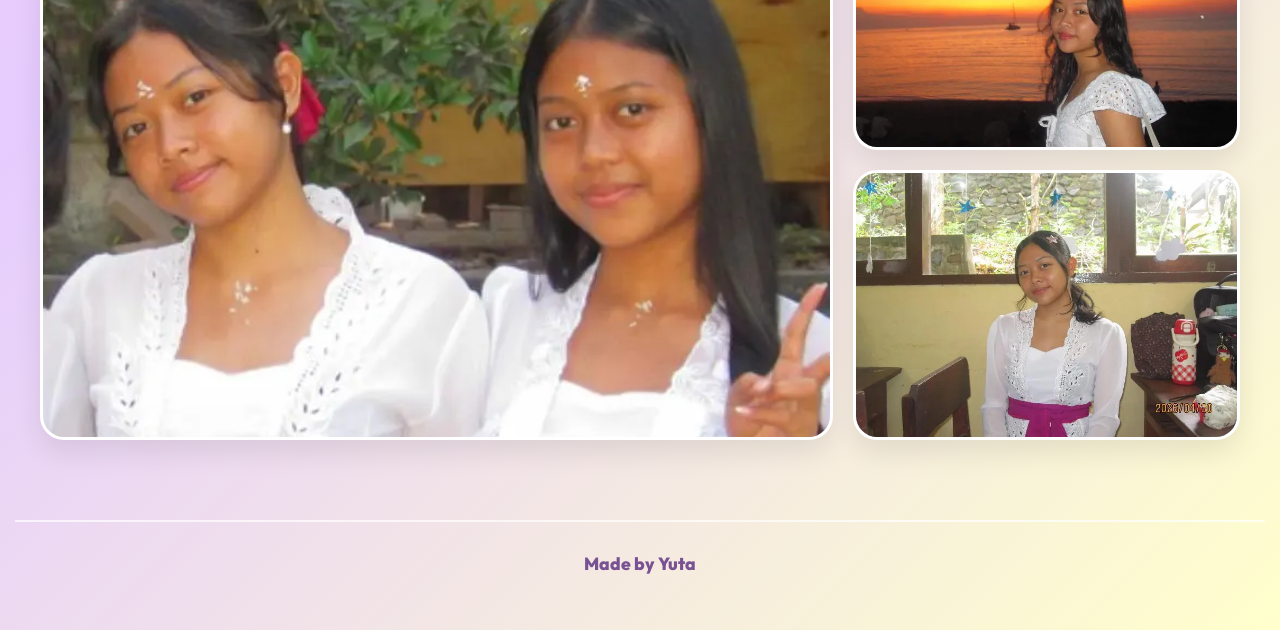
==== commit 7b236eef: "chore: retry deploy" ====
--- a/yes.html
+++ b/yes.html
@@ -102,7 +102,7 @@
                     <span class="wish-highlight-name">Kadek karishma Ungga Putri</span>
                     <p>Happy brithday imayy semoga makin cantik makin berprestasi dan semakin sukses we wish u all the
                         best<br>
-                        <strong>Stay Fancy!</strong>
+                        <strong>Stay Pretty!</strong>
                     </p>
                 </div>
             </div>
